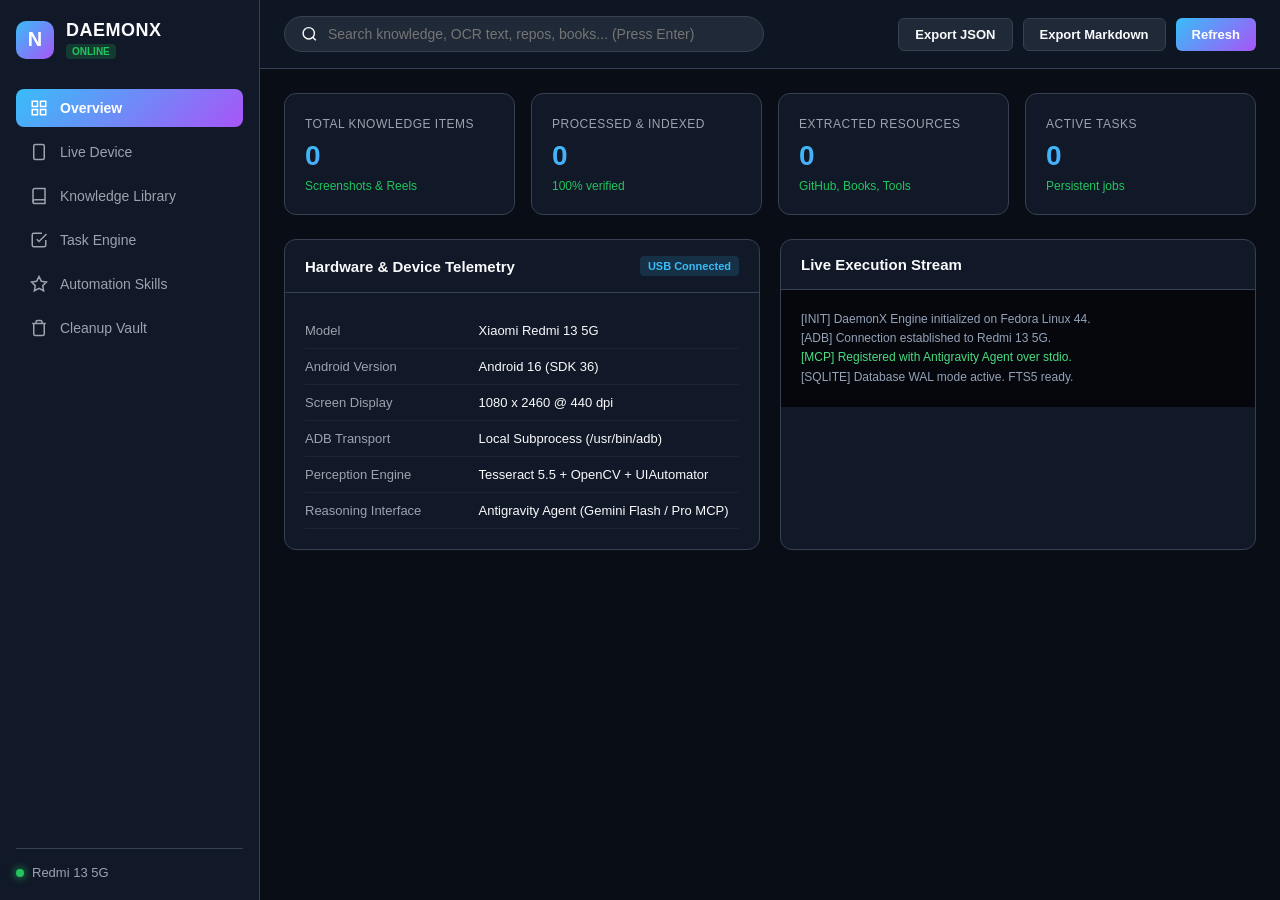
==== daemonx/dashboard/static/index.html @ 5e3d90c6 "refactor: rename project from Nexora to DaemonX and update git remote" ====
<!DOCTYPE html>
<html lang="en">
<head>
  <meta charset="UTF-8">
  <meta name="viewport" content="width=device-width, initial-scale=1.0">
  <title>DAEMONX — Android Automation & Personal Knowledge Platform</title>
  <link rel="stylesheet" href="style.css">
</head>
<body>
  <div class="app-layout">
    <!-- Sidebar -->
    <aside class="sidebar">
      <div class="brand">
        <div class="logo-badge">N</div>
        <div class="brand-info">
          <h2>DAEMONX</h2>
          <span class="badge online" id="status-badge">ONLINE</span>
        </div>
      </div>

      <nav class="nav-menu">
        <button class="nav-item active" data-tab="overview">
          <svg width="18" height="18" viewBox="0 0 24 24" fill="none" stroke="currentColor" stroke-width="2"><rect x="3" y="3" width="7" height="7"></rect><rect x="14" y="3" width="7" height="7"></rect><rect x="14" y="14" width="7" height="7"></rect><rect x="3" y="14" width="7" height="7"></rect></svg>
          Overview
        </button>
        <button class="nav-item" data-tab="device">
          <svg width="18" height="18" viewBox="0 0 24 24" fill="none" stroke="currentColor" stroke-width="2"><rect x="5" y="2" width="14" height="20" rx="2" ry="2"></rect><line x1="12" y1="18" x2="12.01" y2="18"></line></svg>
          Live Device
        </button>
        <button class="nav-item" data-tab="knowledge">
          <svg width="18" height="18" viewBox="0 0 24 24" fill="none" stroke="currentColor" stroke-width="2"><path d="M4 19.5A2.5 2.5 0 0 1 6.5 17H20"></path><path d="M6.5 2H20v20H6.5A2.5 2.5 0 0 1 4 19.5v-15A2.5 2.5 0 0 1 6.5 2z"></path></svg>
          Knowledge Library
        </button>
        <button class="nav-item" data-tab="tasks">
          <svg width="18" height="18" viewBox="0 0 24 24" fill="none" stroke="currentColor" stroke-width="2"><polyline points="9 11 12 14 22 4"></polyline><path d="M21 12v7a2 2 0 0 1-2 2H5a2 2 0 0 1-2-2V5a2 2 0 0 1 2-2h11"></path></svg>
          Task Engine
        </button>
        <button class="nav-item" data-tab="skills">
          <svg width="18" height="18" viewBox="0 0 24 24" fill="none" stroke="currentColor" stroke-width="2"><polygon points="12 2 15.09 8.26 22 9.27 17 14.14 18.18 21.02 12 17.77 5.82 21.02 7 14.14 2 9.27 8.91 8.26 12 2"></polygon></svg>
          Automation Skills
        </button>
        <button class="nav-item" data-tab="cleanup">
          <svg width="18" height="18" viewBox="0 0 24 24" fill="none" stroke="currentColor" stroke-width="2"><polyline points="3 6 5 6 21 6"></polyline><path d="M19 6v14a2 2 0 0 1-2 2H7a2 2 0 0 1-2-2V6m3 0V4a2 2 0 0 1 2-2h4a2 2 0 0 1 2 2v2"></path></svg>
          Cleanup Vault
        </button>
      </nav>

      <div class="sidebar-footer">
        <div class="device-pill">
          <div class="dot online"></div>
          <span id="sidebar-device-model">Redmi 13 5G</span>
        </div>
      </div>
    </aside>

    <!-- Main Content Area -->
    <main class="main-content">
      <!-- Header -->
      <header class="topbar">
        <div class="search-bar">
          <svg width="18" height="18" viewBox="0 0 24 24" fill="none" stroke="currentColor" stroke-width="2"><circle cx="11" cy="11" r="8"></circle><line x1="21" y1="21" x2="16.65" y2="16.65"></line></svg>
          <input type="text" id="global-search" placeholder="Search knowledge, OCR text, repos, books... (Press Enter)">
        </div>
        <div class="topbar-actions">
          <button class="btn btn-secondary" id="btn-export-json">Export JSON</button>
          <button class="btn btn-secondary" id="btn-export-md">Export Markdown</button>
          <button class="btn btn-primary" id="btn-refresh">Refresh</button>
        </div>
      </header>

      <!-- Content Views -->
      <div class="view-container">

        <!-- OVERVIEW TAB -->
        <section class="tab-view active" id="view-overview">
          <div class="stats-grid">
            <div class="stat-card">
              <span class="stat-label">Total Knowledge Items</span>
              <h3 id="stat-total-media">0</h3>
              <span class="stat-sub">Screenshots & Reels</span>
            </div>
            <div class="stat-card">
              <span class="stat-label">Processed & Indexed</span>
              <h3 id="stat-processed-media">0</h3>
              <span class="stat-sub">100% verified</span>
            </div>
            <div class="stat-card">
              <span class="stat-label">Extracted Resources</span>
              <h3 id="stat-resources">0</h3>
              <span class="stat-sub">GitHub, Books, Tools</span>
            </div>
            <div class="stat-card">
              <span class="stat-label">Active Tasks</span>
              <h3 id="stat-jobs">0</h3>
              <span class="stat-sub">Persistent jobs</span>
            </div>
          </div>

          <div class="grid-2col">
            <div class="panel">
              <div class="panel-header">
                <h3>Hardware & Device Telemetry</h3>
                <span class="tag" id="device-conn-type">USB Connected</span>
              </div>
              <div class="panel-body">
                <table class="info-table">
                  <tr><td>Model</td><td id="info-model">Xiaomi Redmi 13 5G</td></tr>
                  <tr><td>Android Version</td><td id="info-android">Android 16 (SDK 36)</td></tr>
                  <tr><td>Screen Display</td><td id="info-screen">1080 x 2460 @ 440 dpi</td></tr>
                  <tr><td>ADB Transport</td><td>Local Subprocess (/usr/bin/adb)</td></tr>
                  <tr><td>Perception Engine</td><td>Tesseract 5.5 + OpenCV + UIAutomator</td></tr>
                  <tr><td>Reasoning Interface</td><td>Antigravity Agent (Gemini Flash / Pro MCP)</td></tr>
                </table>
              </div>
            </div>

            <div class="panel">
              <div class="panel-header">
                <h3>Live Execution Stream</h3>
              </div>
              <div class="panel-body terminal-body" id="live-terminal">
                <div class="log-line info">[INIT] DaemonX Engine initialized on Fedora Linux 44.</div>
                <div class="log-line info">[ADB] Connection established to Redmi 13 5G.</div>
                <div class="log-line success">[MCP] Registered with Antigravity Agent over stdio.</div>
                <div class="log-line info">[SQLITE] Database WAL mode active. FTS5 ready.</div>
              </div>
            </div>
          </div>
        </section>

        <!-- LIVE DEVICE TAB -->
        <section class="tab-view" id="view-device">
          <div class="device-view-container">
            <div class="phone-frame">
              <img id="live-screen-img" src="/api/screen" alt="Phone Screen">
              <div class="click-overlay" id="screen-click-overlay"></div>
            </div>
            <div class="device-controls-panel">
              <h3>Device Actions</h3>
              <p class="hint">Click on the screen preview directly to tap coordinates, or use navigation controls below:</p>
              <div class="action-buttons-row">
                <button class="btn btn-secondary" id="btn-back">Back</button>
                <button class="btn btn-secondary" id="btn-home">Home</button>
                <button class="btn btn-secondary" id="btn-scroll-up">Scroll Up</button>
                <button class="btn btn-secondary" id="btn-scroll-down">Scroll Down</button>
                <button class="btn btn-primary" id="btn-capture-now">Capture Screen</button>
              </div>
              <div class="coord-display">
                Last Click: <span id="click-coords">None</span>
              </div>
            </div>
          </div>
        </section>

        <!-- KNOWLEDGE LIBRARY TAB -->
        <section class="tab-view" id="view-knowledge">
          <div class="panel">
            <div class="panel-header">
              <h3>Indexed Knowledge Records</h3>
            </div>
            <div class="panel-body">
              <div class="knowledge-cards" id="knowledge-results">
                <div class="empty-state">Search query above or refresh to inspect knowledge records.</div>
              </div>
            </div>
          </div>
        </section>

        <!-- TASKS TAB -->
        <section class="tab-view" id="view-tasks">
          <div class="panel">
            <div class="panel-header">
              <h3>Task Execution Engine</h3>
            </div>
            <div class="panel-body">
              <table class="data-table">
                <thead>
                  <tr>
                    <th>Job ID</th>
                    <th>Workflow</th>
                    <th>Status</th>
                    <th>Step Progress</th>
                    <th>Updated At</th>
                  </tr>
                </thead>
                <tbody id="tasks-table-body">
                  <tr><td colspan="5" class="empty-cell">No active jobs yet.</td></tr>
                </tbody>
              </table>
            </div>
          </div>
        </section>

        <!-- SKILLS TAB -->
        <section class="tab-view" id="view-skills">
          <div class="panel">
            <div class="panel-header">
              <h3>Registered Automation Skills</h3>
            </div>
            <div class="panel-body">
              <div class="skills-grid" id="skills-list"></div>
            </div>
          </div>
        </section>

        <!-- CLEANUP TAB -->
        <section class="tab-view" id="view-cleanup">
          <div class="panel">
            <div class="panel-header">
              <h3>Quarantine Vault & Safe Cleanup</h3>
              <button class="btn btn-secondary" id="btn-refresh-cleanup">Refresh Preview</button>
            </div>
            <div class="panel-body">
              <div class="cleanup-summary-banner">
                <div>
                  <h4 id="cleanup-candidate-count">0 candidates eligible</h4>
                  <span class="subtext">Files are moved to reversible quarantine. Never deleted directly.</span>
                </div>
              </div>
              <div id="cleanup-candidates-list"></div>
            </div>
          </div>
        </section>

      </div>
    </main>
  </div>

  <script src="app.js"></script>
</body>
</html>
---- daemonx/dashboard/static/style.css ----
:root {
  --bg-base: #090d16;
  --bg-surface: #111827;
  --bg-card: #1f2937;
  --border-color: #374151;
  --text-main: #f9fafb;
  --text-muted: #9ca3af;
  --accent-blue: #38bdf8;
  --accent-purple: #a855f7;
  --accent-green: #22c55e;
  --accent-red: #ef4444;
  --accent-gradient: linear-gradient(135deg, #38bdf8 0%, #a855f7 100%);
}

* {
  box-sizing: border-box;
  margin: 0;
  padding: 0;
  font-family: -apple-system, BlinkMacSystemFont, "Segoe UI", Roboto, Helvetica, Arial, sans-serif;
}

body {
  background-color: var(--bg-base);
  color: var(--text-main);
  height: 100vh;
  overflow: hidden;
}

.app-layout {
  display: flex;
  height: 100vh;
}

/* Sidebar */
.sidebar {
  width: 260px;
  background-color: var(--bg-surface);
  border-right: 1px solid var(--border-color);
  display: flex;
  flex-direction: column;
  padding: 20px 16px;
}

.brand {
  display: flex;
  align-items: center;
  gap: 12px;
  margin-bottom: 30px;
}

.logo-badge {
  width: 38px;
  height: 38px;
  background: var(--accent-gradient);
  border-radius: 10px;
  display: flex;
  align-items: center;
  justify-content: center;
  font-size: 20px;
  font-weight: 800;
  color: #fff;
}

.brand-info h2 {
  font-size: 18px;
  letter-spacing: 0.5px;
}

.badge.online {
  font-size: 10px;
  background-color: rgba(34, 197, 94, 0.2);
  color: var(--accent-green);
  padding: 2px 6px;
  border-radius: 4px;
  font-weight: 700;
}

.nav-menu {
  display: flex;
  flex-direction: column;
  gap: 6px;
  flex: 1;
}

.nav-item {
  display: flex;
  align-items: center;
  gap: 12px;
  background: none;
  border: none;
  color: var(--text-muted);
  padding: 10px 14px;
  border-radius: 8px;
  font-size: 14px;
  font-weight: 500;
  cursor: pointer;
  text-align: left;
  transition: all 0.2s ease;
}

.nav-item:hover {
  background-color: rgba(255, 255, 255, 0.05);
  color: var(--text-main);
}

.nav-item.active {
  background: var(--accent-gradient);
  color: #fff;
  font-weight: 600;
}

.sidebar-footer {
  padding-top: 16px;
  border-top: 1px solid var(--border-color);
}

.device-pill {
  display: flex;
  align-items: center;
  gap: 8px;
  font-size: 13px;
  color: var(--text-muted);
}

.dot.online {
  width: 8px;
  height: 8px;
  background-color: var(--accent-green);
  border-radius: 50%;
  box-shadow: 0 0 8px var(--accent-green);
}

/* Main Area */
.main-content {
  flex: 1;
  display: flex;
  flex-direction: column;
  overflow-y: auto;
}

.topbar {
  display: flex;
  align-items: center;
  justify-content: space-between;
  padding: 16px 24px;
  border-bottom: 1px solid var(--border-color);
  background-color: rgba(17, 24, 39, 0.8);
  backdrop-filter: blur(10px);
}

.search-bar {
  display: flex;
  align-items: center;
  gap: 10px;
  background-color: var(--bg-card);
  padding: 8px 16px;
  border-radius: 20px;
  width: 480px;
  border: 1px solid var(--border-color);
}

.search-bar input {
  background: none;
  border: none;
  color: var(--text-main);
  outline: none;
  width: 100%;
  font-size: 14px;
}

.topbar-actions {
  display: flex;
  gap: 10px;
}

.btn {
  padding: 8px 16px;
  border-radius: 6px;
  font-size: 13px;
  font-weight: 600;
  cursor: pointer;
  border: none;
  transition: opacity 0.2s;
}

.btn:hover {
  opacity: 0.9;
}

.btn-primary {
  background: var(--accent-gradient);
  color: #fff;
}

.btn-secondary {
  background-color: var(--bg-card);
  color: var(--text-main);
  border: 1px solid var(--border-color);
}

/* Views Container */
.view-container {
  padding: 24px;
  flex: 1;
}

.tab-view {
  display: none;
}

.tab-view.active {
  display: block;
}

/* Stats Grid */
.stats-grid {
  display: grid;
  grid-template-columns: repeat(4, 1fr);
  gap: 16px;
  margin-bottom: 24px;
}

.stat-card {
  background-color: var(--bg-surface);
  border: 1px solid var(--border-color);
  padding: 20px;
  border-radius: 12px;
}

.stat-label {
  font-size: 12px;
  color: var(--text-muted);
  text-transform: uppercase;
  letter-spacing: 0.5px;
}

.stat-card h3 {
  font-size: 28px;
  font-weight: 700;
  margin: 8px 0 4px;
  background: var(--accent-gradient);
  -webkit-background-clip: text;
  -webkit-text-fill-color: transparent;
}

.stat-sub {
  font-size: 12px;
  color: var(--accent-green);
}

/* Panels */
.grid-2col {
  display: grid;
  grid-template-columns: 1fr 1fr;
  gap: 20px;
}

.panel {
  background-color: var(--bg-surface);
  border: 1px solid var(--border-color);
  border-radius: 12px;
  overflow: hidden;
}

.panel-header {
  padding: 16px 20px;
  border-bottom: 1px solid var(--border-color);
  display: flex;
  align-items: center;
  justify-content: space-between;
}

.panel-header h3 {
  font-size: 15px;
  font-weight: 600;
}

.panel-body {
  padding: 20px;
}

.tag {
  background-color: rgba(56, 189, 248, 0.15);
  color: var(--accent-blue);
  font-size: 11px;
  font-weight: 600;
  padding: 4px 8px;
  border-radius: 4px;
}

.info-table {
  width: 100%;
  border-collapse: collapse;
}

.info-table td {
  padding: 10px 0;
  font-size: 13px;
  border-bottom: 1px solid rgba(255, 255, 255, 0.05);
}

.info-table td:first-child {
  color: var(--text-muted);
  width: 40%;
}

.terminal-body {
  background-color: #05070d;
  font-family: monospace;
  font-size: 12px;
  line-height: 1.6;
  max-height: 320px;
  overflow-y: auto;
}

.log-line.info { color: #94a3b8; }
.log-line.success { color: #4ade80; }
.log-line.error { color: #f87171; }

/* Live Device View */
.device-view-container {
  display: flex;
  gap: 30px;
  align-items: flex-start;
}

.phone-frame {
  position: relative;
  width: 320px;
  height: 680px;
  background-color: #000;
  border-radius: 36px;
  border: 8px solid #27272a;
  overflow: hidden;
  box-shadow: 0 20px 40px rgba(0, 0, 0, 0.8);
}

.phone-frame img {
  width: 100%;
  height: 100%;
  object-fit: cover;
  display: block;
}

.click-overlay {
  position: absolute;
  top: 0;
  left: 0;
  width: 100%;
  height: 100%;
  cursor: crosshair;
}

.device-controls-panel {
  flex: 1;
}

.hint {
  font-size: 13px;
  color: var(--text-muted);
  margin: 10px 0 20px;
}

.action-buttons-row {
  display: flex;
  gap: 10px;
  flex-wrap: wrap;
}

.coord-display {
  margin-top: 20px;
  font-size: 13px;
  color: var(--text-muted);
}

/* Tables & Lists */
.data-table {
  width: 100%;
  border-collapse: collapse;
}

.data-table th, .data-table td {
  padding: 12px 14px;
  text-align: left;
  font-size: 13px;
  border-bottom: 1px solid var(--border-color);
}

.data-table th {
  color: var(--text-muted);
  font-weight: 600;
}

.skills-grid {
  display: grid;
  grid-template-columns: repeat(2, 1fr);
  gap: 16px;
}

.skill-card {
  background-color: var(--bg-card);
  border: 1px solid var(--border-color);
  padding: 16px;
  border-radius: 8px;
}

.skill-card h4 {
  font-size: 14px;
  color: var(--accent-blue);
  margin-bottom: 6px;
}

.skill-card p {
  font-size: 12px;
  color: var(--text-muted);
}

.cleanup-summary-banner {
  background-color: var(--bg-card);
  border: 1px solid var(--border-color);
  padding: 16px;
  border-radius: 8px;
  margin-bottom: 20px;
}

.subtext {
  font-size: 12px;
  color: var(--text-muted);
}
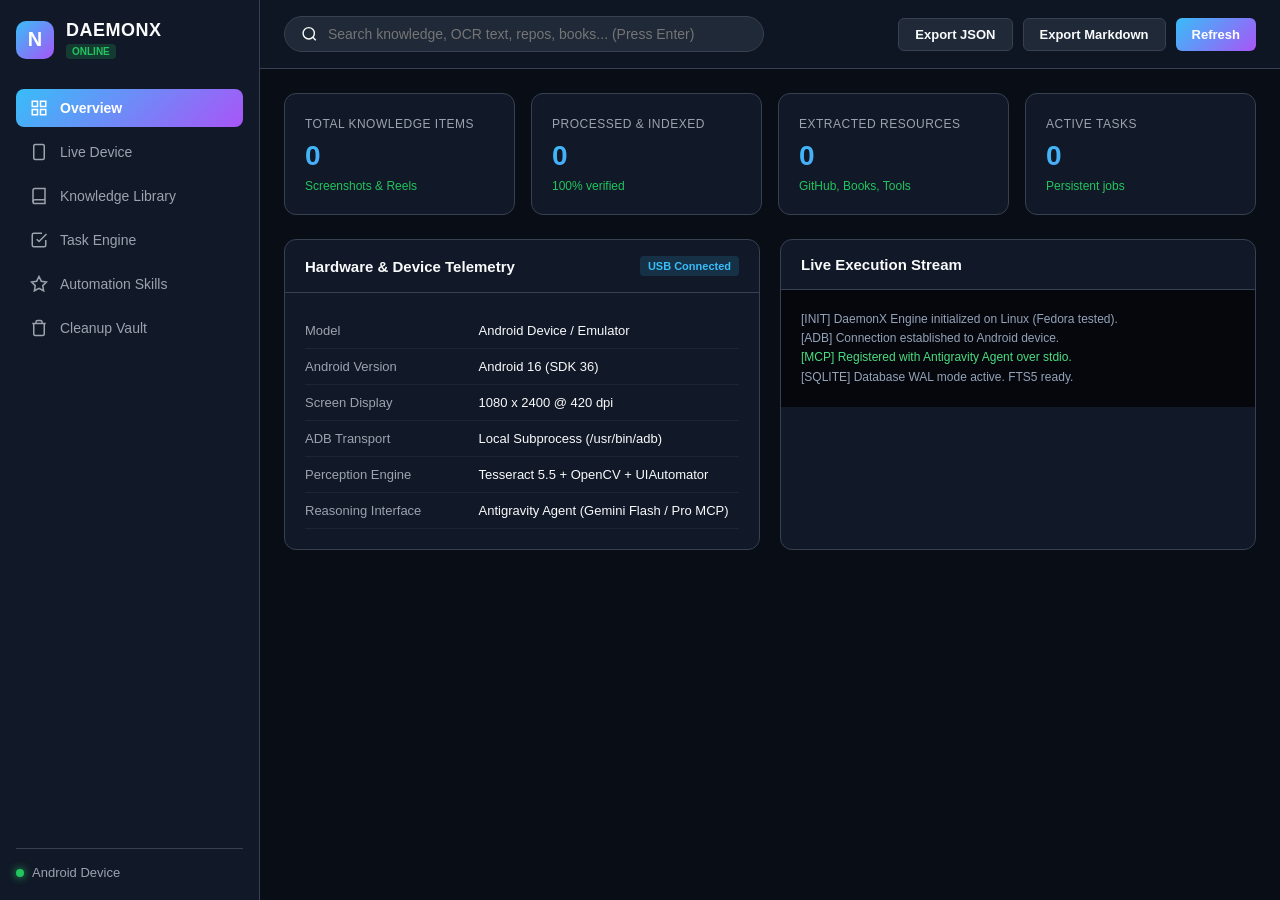
==== commit f18a1457: "fix: sanitize personal environment data and add cross-platform font fallback for open-source release" ====
--- a/daemonx/dashboard/static/index.html
+++ b/daemonx/dashboard/static/index.html
@@ -48,7 +48,7 @@
       <div class="sidebar-footer">
         <div class="device-pill">
           <div class="dot online"></div>
-          <span id="sidebar-device-model">Redmi 13 5G</span>
+          <span id="sidebar-device-model">Android Device</span>
         </div>
       </div>
     </aside>
@@ -104,9 +104,9 @@
               </div>
               <div class="panel-body">
                 <table class="info-table">
-                  <tr><td>Model</td><td id="info-model">Xiaomi Redmi 13 5G</td></tr>
+                  <tr><td>Model</td><td id="info-model">Android Device / Emulator</td></tr>
                   <tr><td>Android Version</td><td id="info-android">Android 16 (SDK 36)</td></tr>
-                  <tr><td>Screen Display</td><td id="info-screen">1080 x 2460 @ 440 dpi</td></tr>
+                  <tr><td>Screen Display</td><td id="info-screen">1080 x 2400 @ 420 dpi</td></tr>
                   <tr><td>ADB Transport</td><td>Local Subprocess (/usr/bin/adb)</td></tr>
                   <tr><td>Perception Engine</td><td>Tesseract 5.5 + OpenCV + UIAutomator</td></tr>
                   <tr><td>Reasoning Interface</td><td>Antigravity Agent (Gemini Flash / Pro MCP)</td></tr>
@@ -119,8 +119,8 @@
                 <h3>Live Execution Stream</h3>
               </div>
               <div class="panel-body terminal-body" id="live-terminal">
-                <div class="log-line info">[INIT] DaemonX Engine initialized on Fedora Linux 44.</div>
-                <div class="log-line info">[ADB] Connection established to Redmi 13 5G.</div>
+                <div class="log-line info">[INIT] DaemonX Engine initialized on Linux (Fedora tested).</div>
+                <div class="log-line info">[ADB] Connection established to Android device.</div>
                 <div class="log-line success">[MCP] Registered with Antigravity Agent over stdio.</div>
                 <div class="log-line info">[SQLITE] Database WAL mode active. FTS5 ready.</div>
               </div>
